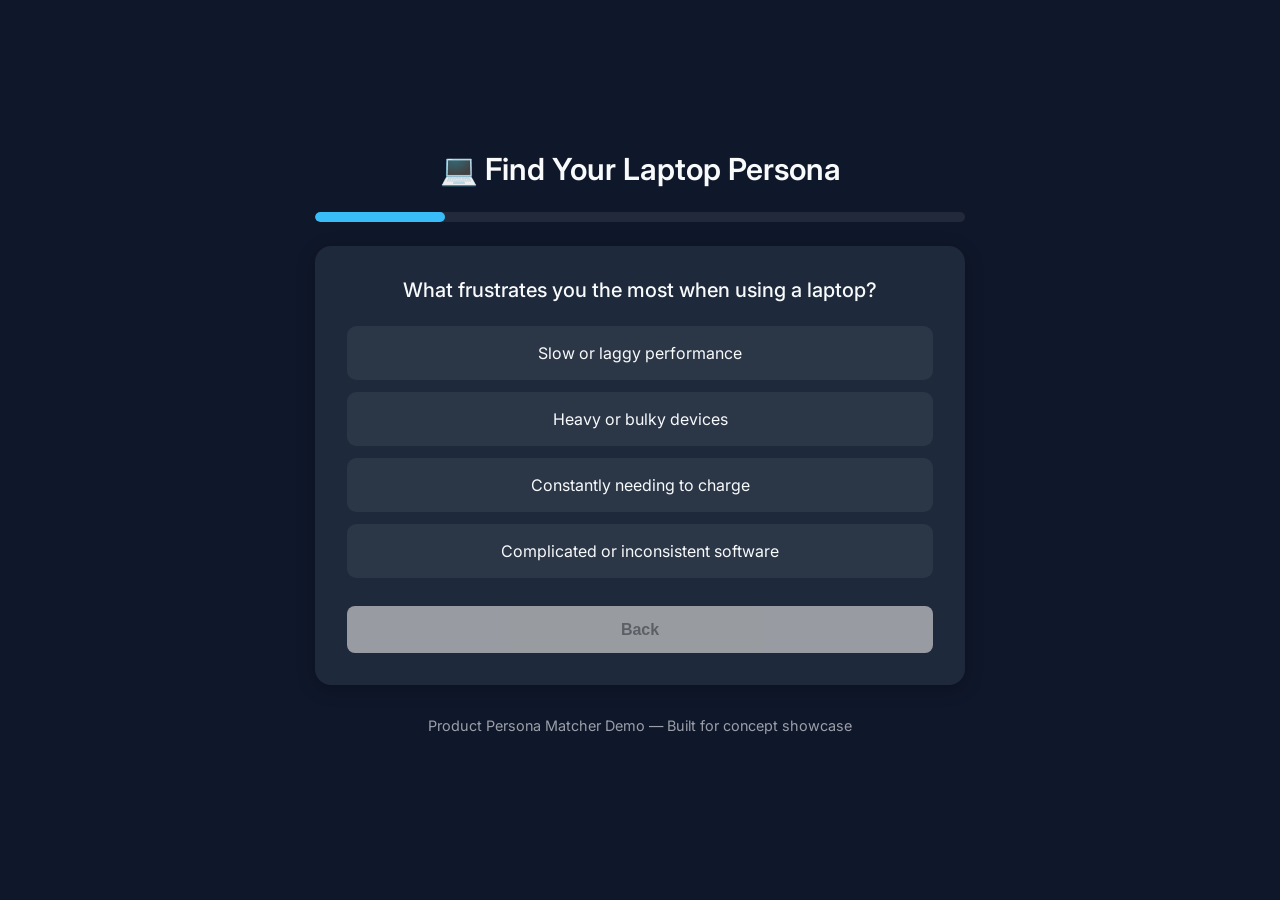
==== src/index.html @ c669d066 "refactor: reorganize directory structure" ====
<!DOCTYPE html>
<html lang="en">
<head>
    <!-- Metadata -->
    <meta charset="UTF-8">
    <meta name="viewport" content="width=device-width, initial-scale=1.0">
    <title></title>

    <!-- Google Fonts -->
    <link rel="preconnect" href="https://fonts.googleapis.com">
    <link rel="preconnect" href="https://fonts.gstatic.com" crossorigin>
    <link href="https://fonts.googleapis.com/css2?family=Inter:wght@400;600&display=swap" rel="stylesheet">

    <!-- CSS -->
    <link rel="stylesheet" href="style.css">
</head>
<body>

<div class="quiz">
    <header class="quiz__header">
        <h1 class="quiz__title" id="quiz__title"></h1>
    </header>

    <main class="quiz__container">
        <div class="quiz-progress">
            <div class="progress__fill"></div>
        </div>
        <div id="quiz-screen" class="quiz-screen"></div>
        <div id="result-screen" class="result-screen hidden"></div>
    </main>

    <footer class="quiz__footer">
        <p>Product Persona Matcher Demo — Built for concept showcase</p>
    </footer>
</div>

<!-- JavaScript -->
<script src="script.js" type="module" defer></script>

</body>
</html>
---- src/style.css ----
/* --- Color Theme --- */
:root {
  --bg: #0f172a;
  --card-bg: #1e293b;
  --text: #f8fafc;
  --accent: #38bdf8;
  --accent-hover: #0ea5e9;
  --danger: #ef4444;
  --font: 'Inter', sans-serif;
}

/* --- Base Layout (center everything vertically) --- */
*, *::before, *::after {
  box-sizing: border-box;
}

body {
  background: var(--bg);
  color: var(--text);
  font-family: var(--font);
  margin: 0;
  min-height: 100vh;

  display: flex;
  justify-content: center;
  align-items: center; /* centers vertically */
}


/* --- Quiz Container --- */
.quiz {
  width: 100%;
  max-width: 650px;
  text-align: center;
}

/* --- Header --- */
.quiz__header {
  margin-bottom: 1.5rem;
}

.quiz__title {
  font-size: 1.9rem;
  font-weight: 600;
  margin: 0;
}

/* --- Progress Bar --- */
.quiz-progress {
  width: 100%;
  height: 10px;
  background: rgba(255, 255, 255, 0.08);
  border-radius: 999px;
  overflow: hidden;
  margin-bottom: 1.5rem;
}

.progress__fill {
  height: 100%;
  width: 0%;
  background: var(--accent);
  border-radius: 999px;
  transition: width 0.35s ease;
}

/* --- Card Style --- */
.quiz-screen,
.result-screen {
  background: var(--card-bg);
  padding: 2rem;
  border-radius: 1rem;
  box-shadow: 0 4px 18px rgba(0, 0, 0, 0.25);
  transition: 0.3s ease;
}

/* --- Question Text --- */
.question__text {
  font-size: 1.25rem;
  margin-bottom: 1.5rem;
  font-weight: 500;
}

/* --- Options --- */
.option {
  padding: 1rem;
  margin-bottom: 0.75rem;
  background: rgba(255, 255, 255, 0.06);
  border-radius: 0.6rem;
  cursor: pointer;
  transition: background 0.25s ease, transform 0.2s ease;
  border: 1px solid transparent;
}

.option:hover {
  background: rgba(255, 255, 255, 0.12);
  transform: translateY(-2px);
}

.option--selected {
  background: var(--accent);
  color: var(--bg);
  font-weight: 600;
}

/* --- Buttons --- */
.btn {
  padding: 0.9rem;
  border-radius: 0.5rem;
  border: none;
  width: 100%;
  font-size: 1rem;
  font-weight: 600;
  cursor: pointer;
  margin-top: 1rem;
}

.btn--primary {
  background: var(--accent);
  color: var(--bg);
}

.btn--primary:hover {
  background: var(--accent-hover);
}

.btn:disabled {
  background: #ccc;
  color: #777;
  cursor: not-allowed;
  opacity: 0.7;
}

/* --- Result Screen --- */
.result-screen h2 {
  font-size: 1.6rem;
  margin-top: 0;
}

.result-screen p {
  margin: 1rem 0;
  line-height: 1.6;
}

/* --- Footer --- */
.quiz__footer {
  margin-top: 2rem;
  opacity: 0.6;
  font-size: 0.9rem;
  text-align: center;
}

/* --- Utility --- */
.hidden {
  display: none;
}

/* --- Responsive Adjustments --- */
@media (max-width: 480px) {
  .quiz-screen,
  .result-screen {
    padding: 1.5rem;
  }

  .quiz__title {
    font-size: 1.6rem;
  }
}
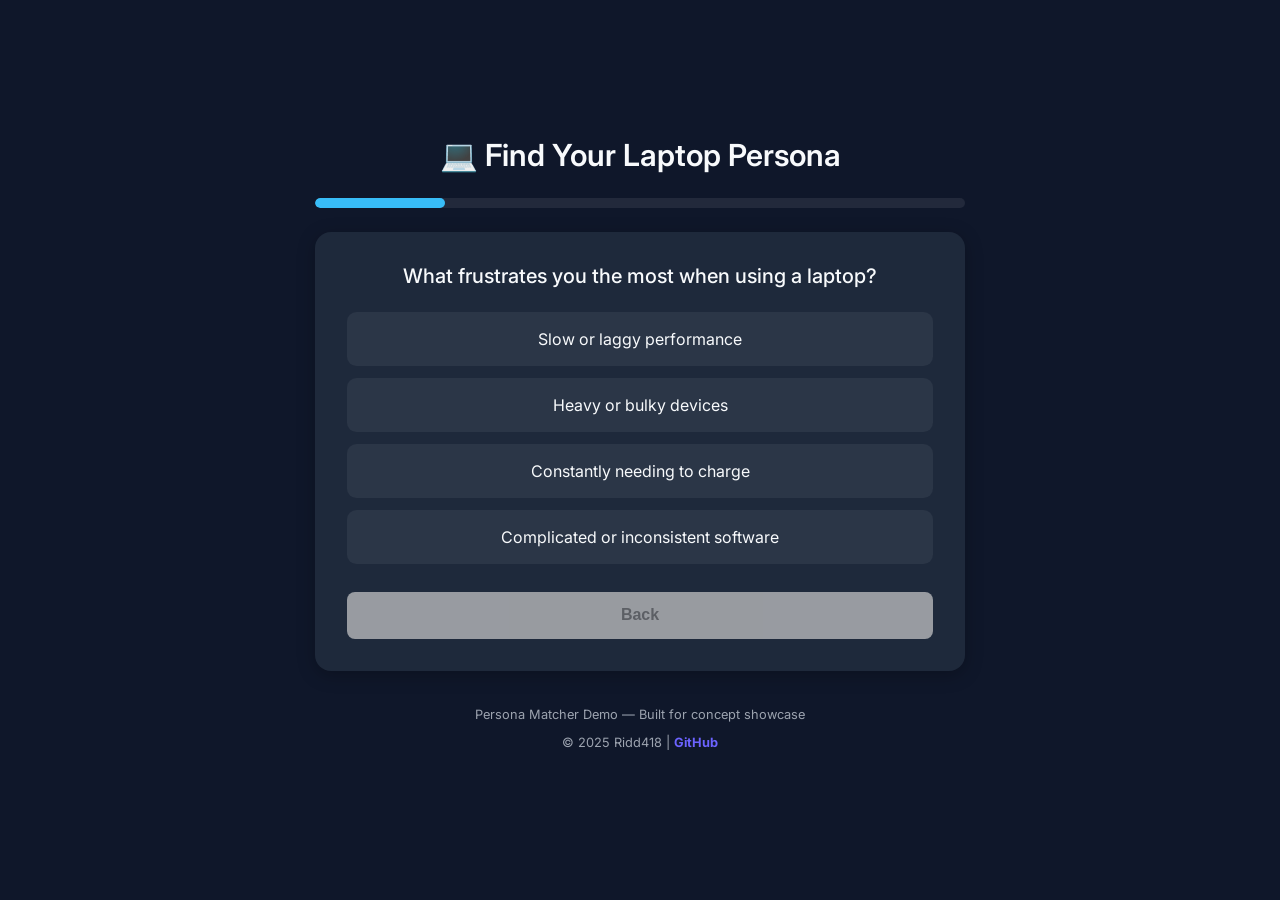
==== commit f0db2c88: "update: change footer layout, content and styles" ====
--- a/src/index.html
+++ b/src/index.html
@@ -28,11 +28,13 @@
         <div id="quiz-screen" class="quiz-screen"></div>
         <div id="result-screen" class="result-screen hidden"></div>
     </main>
+</div>
 
-    <footer class="quiz__footer">
-        <p>Product Persona Matcher Demo — Built for concept showcase</p>
-    </footer>
-</div>
+<!-- Footnotes -->
+<footer>
+    <p>Persona Matcher Demo &mdash; Built for concept showcase</p>
+    <p>&copy; 2025 Ridd418 &#124; <a href="https://github.com/ridd418/persona-matcher" target="_blank" rel="noopener noreferrer"><strong>GitHub</strong></a></p>
+</footer>
 
 <!-- JavaScript -->
 <script src="script.js" type="module" defer></script>
--- a/src/style.css
+++ b/src/style.css
@@ -7,6 +7,8 @@
   --accent-hover: #0ea5e9;
   --danger: #ef4444;
   --font: 'Inter', sans-serif;
+  --foot: #9ca3af;
+  --link:  #6c63ff;
 }
 
 /* --- Base Layout (center everything vertically) --- */
@@ -18,12 +20,15 @@
   background: var(--bg);
   color: var(--text);
   font-family: var(--font);
-  margin: 0;
   min-height: 100vh;
+  margin: 0 5vw;
+
+  text-align: center;
 
   display: flex;
   justify-content: center;
-  align-items: center; /* centers vertically */
+  flex-direction: column;
+  align-items: center;
 }
 
 
@@ -142,11 +147,18 @@
 }
 
 /* --- Footer --- */
-.quiz__footer {
-  margin-top: 2rem;
-  opacity: 0.6;
-  font-size: 0.9rem;
-  text-align: center;
+footer a {
+  color: var(--link);
+  text-decoration: none;
+}
+footer a:hover {
+  text-decoration: underline;
+}
+
+footer {
+  margin-top: 1.5rem;
+  font-size: 0.8rem;
+  color: var(--foot);
 }
 
 /* --- Utility --- */
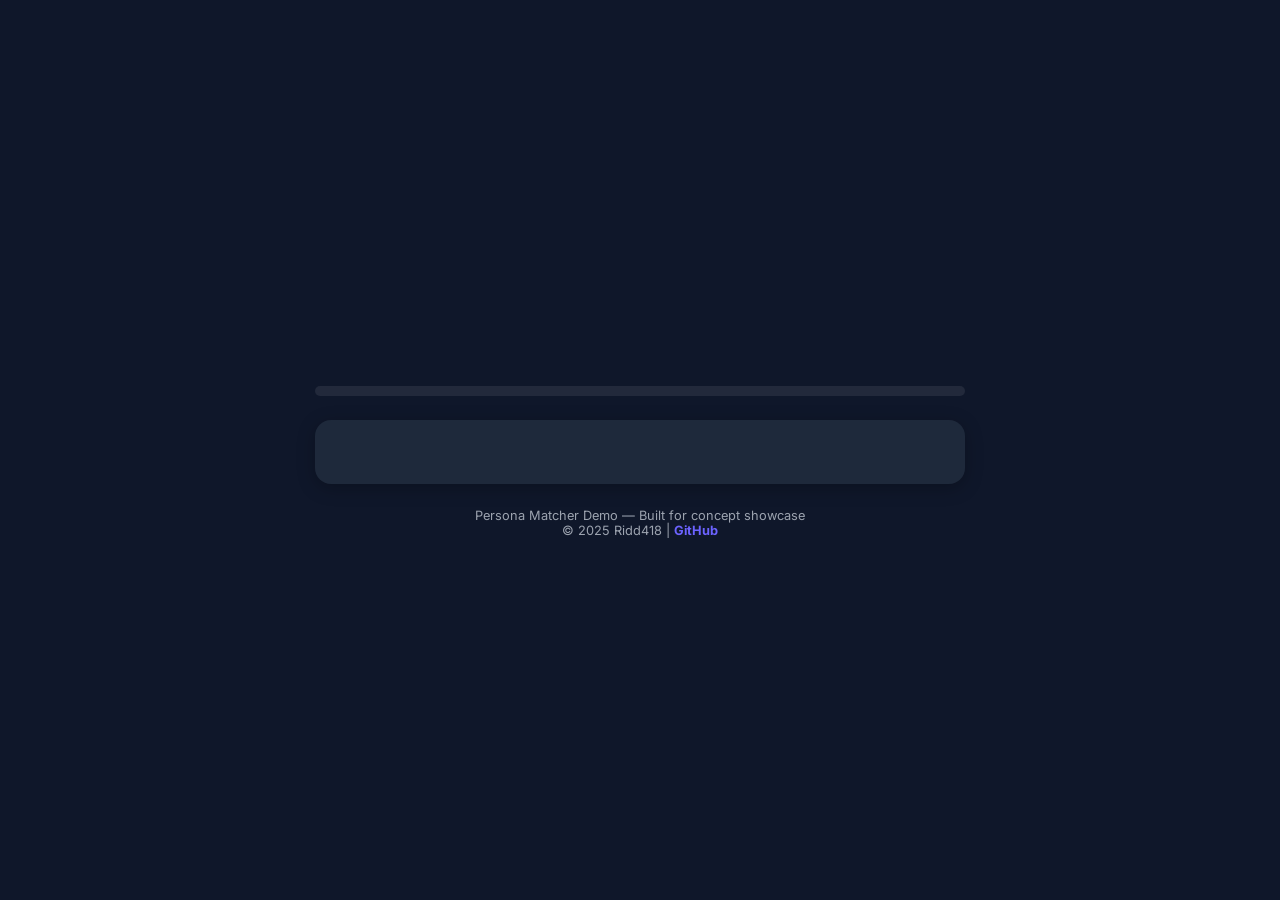
==== commit 89656a12: "update HTML and CSS class names, clean up unnecesary styles and selectors, and move quiz-screen and " ====
--- a/src/index.html
+++ b/src/index.html
@@ -4,7 +4,6 @@
     <!-- Metadata -->
     <meta charset="UTF-8">
     <meta name="viewport" content="width=device-width, initial-scale=1.0">
-    <title></title>
 
     <!-- Google Fonts -->
     <link rel="preconnect" href="https://fonts.googleapis.com">
@@ -16,17 +15,18 @@
 </head>
 <body>
 
-<div class="quiz">
-    <header class="quiz__header">
-        <h1 class="quiz__title" id="quiz__title"></h1>
+<!-- Main App -->
+<div class="container">
+    <header class="header">
+        <h1 class="quiz-title" id="quiz-title"></h1>
     </header>
 
-    <main class="quiz__container">
-        <div class="quiz-progress">
-            <div class="progress__fill"></div>
-        </div>
-        <div id="quiz-screen" class="quiz-screen"></div>
-        <div id="result-screen" class="result-screen hidden"></div>
+    <main>
+        <section class="quiz-progress">
+            <div class="progress-fill"></div>
+        </section>
+        <!-- Quiz question section -->
+        <section id="display" class="quiz-screen result-screen"></section>
     </main>
 </div>
 
@@ -36,6 +36,15 @@
     <p>&copy; 2025 Ridd418 &#124; <a href="https://github.com/ridd418/persona-matcher" target="_blank" rel="noopener noreferrer"><strong>GitHub</strong></a></p>
 </footer>
 
+<!-- Importmap -->
+<script type="importmap"> 
+    {
+        "imports": {
+            "dataFetcher": "./modules/dataFetcher.js"
+        }
+    }
+</script>
+
 <!-- JavaScript -->
 <script src="script.js" type="module" defer></script>
 
--- a/src/style.css
+++ b/src/style.css
@@ -5,14 +5,17 @@
   --text: #f8fafc;
   --accent: #38bdf8;
   --accent-hover: #0ea5e9;
-  --danger: #ef4444;
   --font: 'Inter', sans-serif;
   --foot: #9ca3af;
   --link:  #6c63ff;
 }
 
-/* --- Base Layout (center everything vertically) --- */
-*, *::before, *::after {
+/* --- Base Layout --- */
+*,
+*::before, 
+*::after {
+  margin: 0;
+  padding: 0;
   box-sizing: border-box;
 }
 
@@ -33,18 +36,17 @@
 
 
 /* --- Quiz Container --- */
-.quiz {
+.container {
   width: 100%;
   max-width: 650px;
-  text-align: center;
 }
 
 /* --- Header --- */
-.quiz__header {
+.header {
   margin-bottom: 1.5rem;
 }
 
-.quiz__title {
+.quiz-title {
   font-size: 1.9rem;
   font-weight: 600;
   margin: 0;
@@ -60,7 +62,7 @@
   margin-bottom: 1.5rem;
 }
 
-.progress__fill {
+.progress-fill {
   height: 100%;
   width: 0%;
   background: var(--accent);
@@ -75,11 +77,10 @@
   padding: 2rem;
   border-radius: 1rem;
   box-shadow: 0 4px 18px rgba(0, 0, 0, 0.25);
-  transition: 0.3s ease;
 }
 
 /* --- Question Text --- */
-.question__text {
+.question-text {
   font-size: 1.25rem;
   margin-bottom: 1.5rem;
   font-weight: 500;
@@ -92,19 +93,19 @@
   background: rgba(255, 255, 255, 0.06);
   border-radius: 0.6rem;
   cursor: pointer;
-  transition: background 0.25s ease, transform 0.2s ease;
-  border: 1px solid transparent;
+  transition: background-color 0.25s ease, transform 0.2s ease;
+  /* border: 1px solid transparent; */
 }
 
+/* .option--selected { 
+  background: var(--accent); 
+  color: var(--bg); 
+  font-weight: 600; 
+} */
+
 .option:hover {
-  background: rgba(255, 255, 255, 0.12);
+  background-color: rgba(255, 255, 255, 0.12);
   transform: translateY(-2px);
-}
-
-.option--selected {
-  background: var(--accent);
-  color: var(--bg);
-  font-weight: 600;
 }
 
 /* --- Buttons --- */
@@ -119,12 +120,12 @@
   margin-top: 1rem;
 }
 
-.btn--primary {
+.btn-primary {
   background: var(--accent);
   color: var(--bg);
 }
 
-.btn--primary:hover {
+.btn-primary:hover {
   background: var(--accent-hover);
 }
 
@@ -161,19 +162,18 @@
   color: var(--foot);
 }
 
-/* --- Utility --- */
-.hidden {
-  display: none;
-}
-
 /* --- Responsive Adjustments --- */
 @media (max-width: 480px) {
+  body {
+    font-size: 0.9rem;
+  }
   .quiz-screen,
   .result-screen {
     padding: 1.5rem;
+    
   }
 
-  .quiz__title {
+  .quiz-title {
     font-size: 1.6rem;
   }
 }
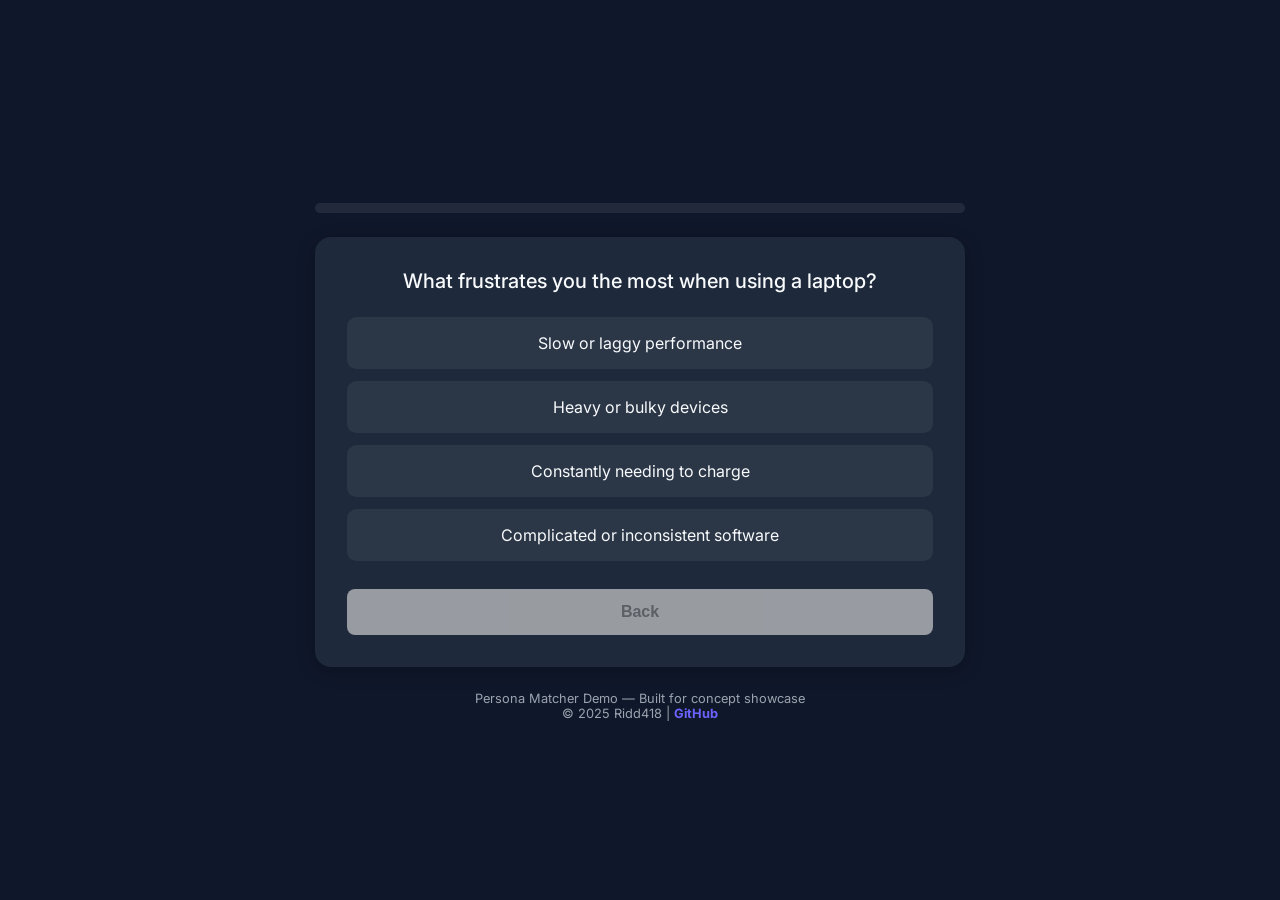
==== commit cd5f107c: "working quiz rendering and next logic" ====
--- a/src/index.html
+++ b/src/index.html
@@ -40,7 +40,8 @@
 <script type="importmap"> 
     {
         "imports": {
-            "dataFetcher": "./modules/dataFetcher.js"
+            "dataFetcher": "./modules/dataFetcher.js",
+            "quizEngine": "./modules/quizEngine.js"
         }
     }
 </script>
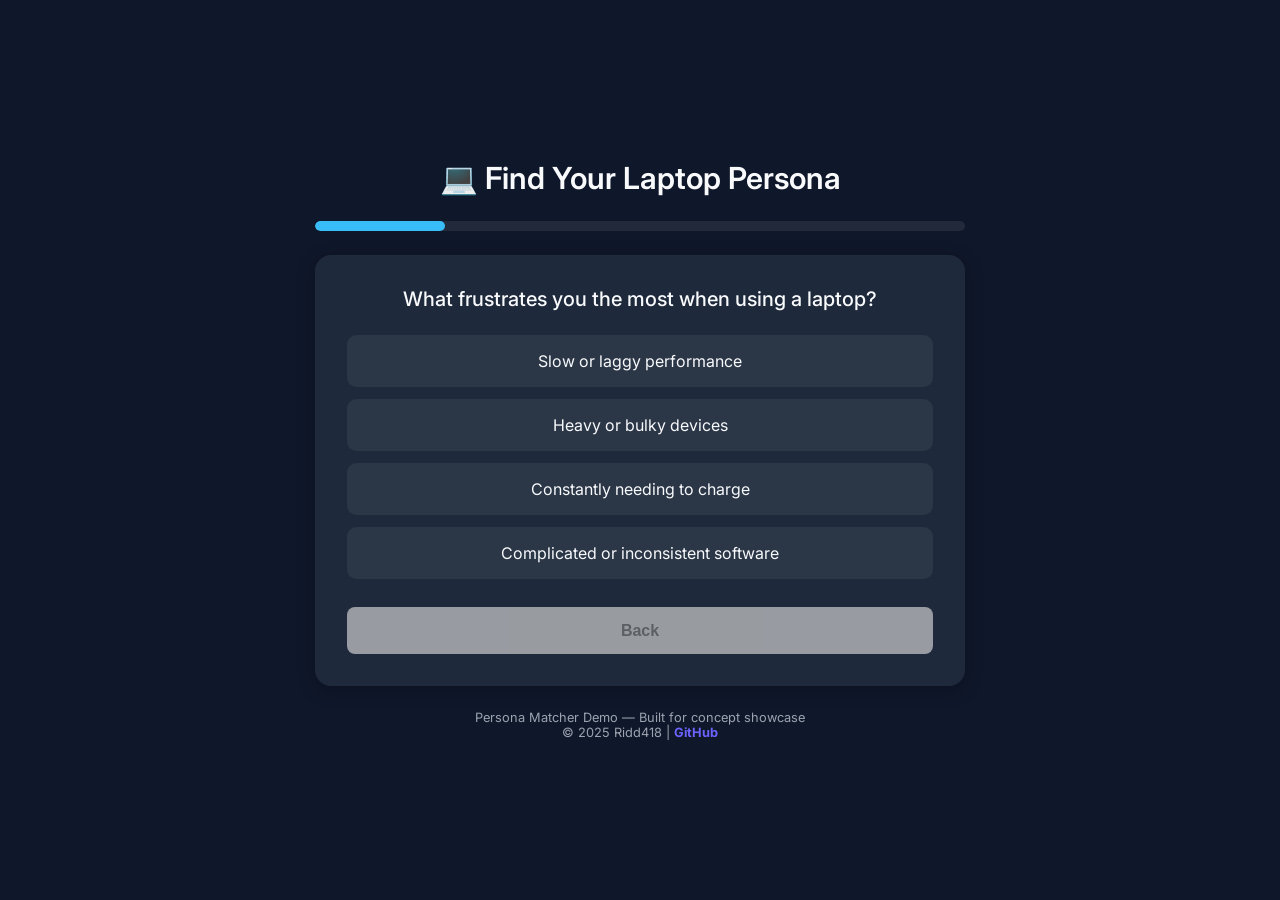
==== commit bb36dd50: "chore: comments cleanup and fix typo" ====
--- a/src/index.html
+++ b/src/index.html
@@ -15,39 +15,39 @@
 </head>
 <body>
 
-<!-- Main App -->
-<div class="container">
-    <header class="header">
-        <h1 class="quiz-title" id="quiz-title"></h1>
-    </header>
+    <!-- Main App -->
+    <div class="container">
+        <header class="header">
+            <h1 class="quiz-title" id="quiz-title"></h1>
+        </header>
 
-    <main>
-        <section class="quiz-progress">
-            <div class="progress-fill"></div>
-        </section>
-        <!-- Quiz question section -->
-        <section id="display" class="quiz-screen result-screen"></section>
-    </main>
-</div>
+        <main>
+            <section class="quiz-progress">
+                <div class="progress-fill"></div>
+            </section>
+            <!-- Quiz question section -->
+            <section id="display" class="quiz-screen result-screen"></section>
+        </main>
+    </div>
 
-<!-- Footnotes -->
-<footer>
-    <p>Persona Matcher Demo &mdash; Built for concept showcase</p>
-    <p>&copy; 2025 Ridd418 &#124; <a href="https://github.com/ridd418/persona-matcher" target="_blank" rel="noopener noreferrer"><strong>GitHub</strong></a></p>
-</footer>
+    <!-- Footnotes -->
+    <footer>
+        <p>Persona Matcher Demo &mdash; Built for concept showcase</p>
+        <p>&copy; 2025 Ridd418 &#124; <a href="https://github.com/ridd418/persona-matcher" target="_blank" rel="noopener noreferrer"><strong>GitHub</strong></a></p>
+    </footer>
 
-<!-- Importmap -->
-<script type="importmap"> 
-    {
-        "imports": {
-            "dataFetcher": "./modules/dataFetcher.js",
-            "quizEngine": "./modules/quizEngine.js"
+    <!-- Importmap -->
+    <script type="importmap"> 
+        {
+            "imports": {
+                "dataFetcher": "./modules/dataFetcher.js",
+                "quizEngine": "./modules/quizEngine.js"
+            }
         }
-    }
-</script>
+    </script>
 
-<!-- JavaScript -->
-<script src="script.js" type="module" defer></script>
+    <!-- JavaScript -->
+    <script src="script.js" type="module" defer></script>
 
 </body>
 </html>
--- a/src/style.css
+++ b/src/style.css
@@ -94,14 +94,7 @@
   border-radius: 0.6rem;
   cursor: pointer;
   transition: background-color 0.25s ease, transform 0.2s ease;
-  /* border: 1px solid transparent; */
 }
-
-/* .option--selected { 
-  background: var(--accent); 
-  color: var(--bg); 
-  font-weight: 600; 
-} */
 
 .option:hover {
   background-color: rgba(255, 255, 255, 0.12);
